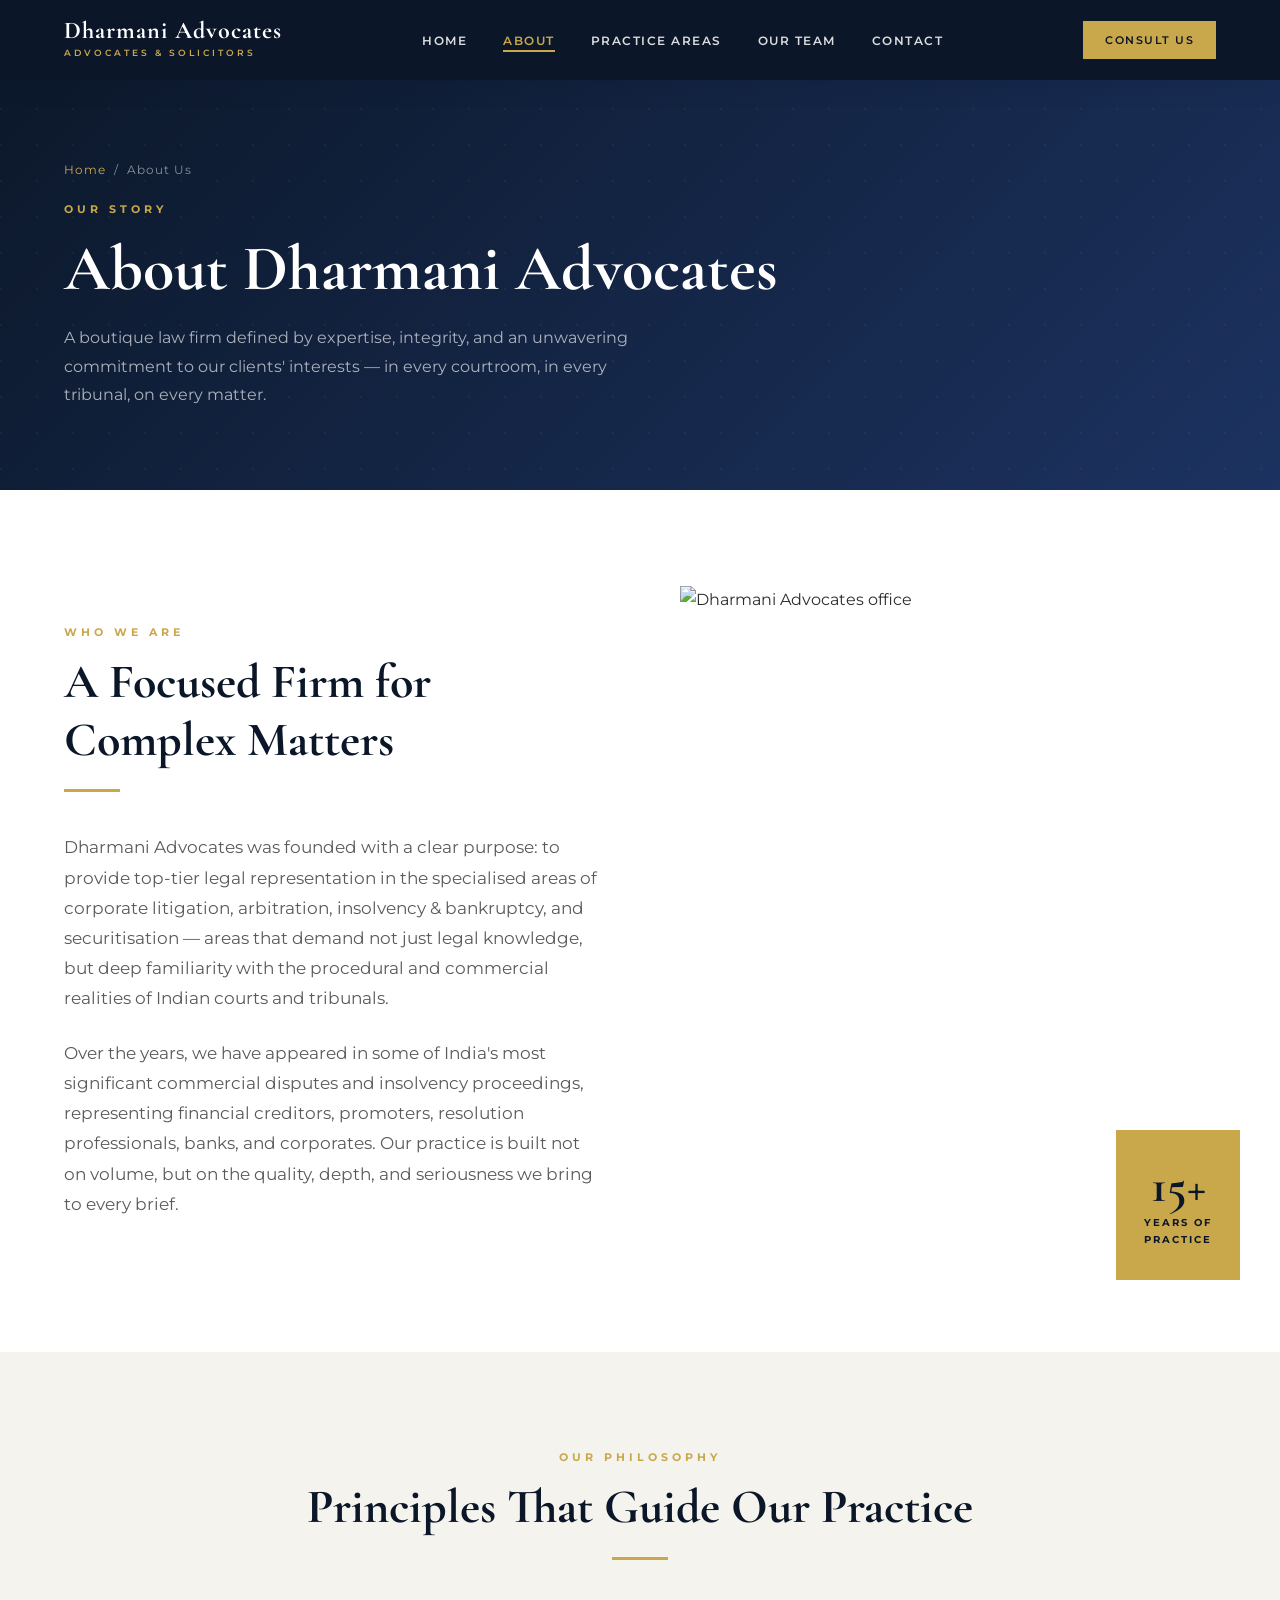
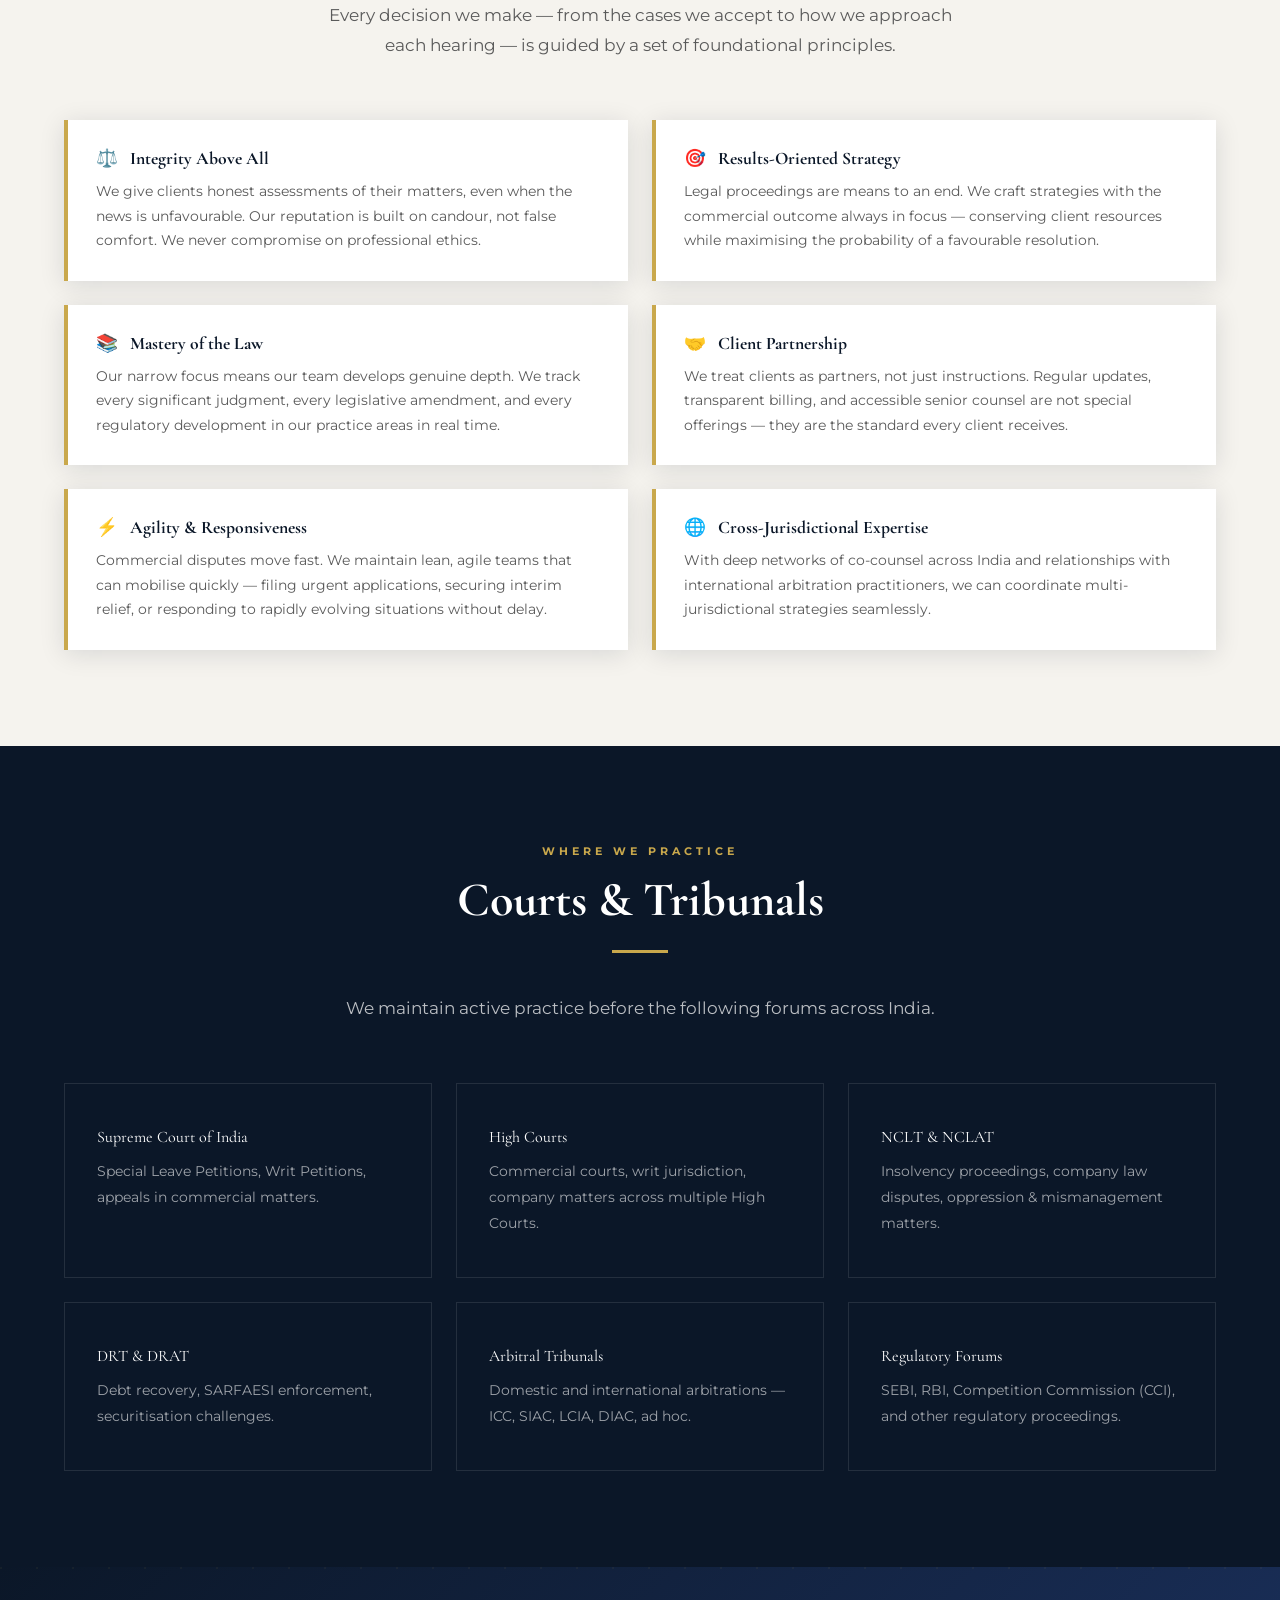
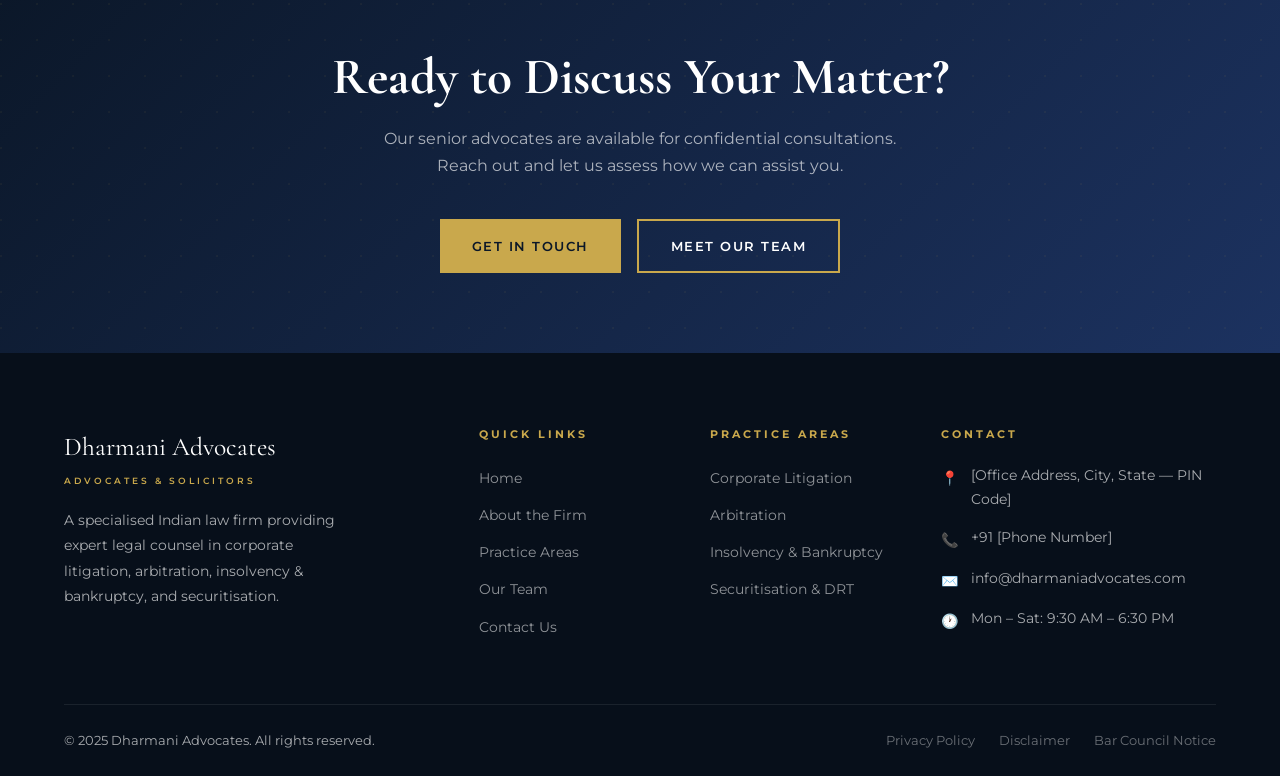
==== about.html @ e69f3cfd "Add complete Dharmani Advocates law firm website Five-page responsive website (Home, About, Practice" ====
<!DOCTYPE html>
<html lang="en">
<head>
  <meta charset="UTF-8" />
  <meta name="viewport" content="width=device-width, initial-scale=1.0" />
  <title>About Us — Dharmani Advocates</title>
  <meta name="description" content="Learn about Dharmani Advocates — our history, philosophy, values, and the principles that guide our legal practice." />
  <link rel="preconnect" href="https://fonts.googleapis.com" />
  <link rel="preconnect" href="https://fonts.gstatic.com" crossorigin />
  <link href="https://fonts.googleapis.com/css2?family=Cormorant+Garamond:ital,wght@0,400;0,600;0,700;1,400;1,600&family=Montserrat:wght@400;500;600;700&display=swap" rel="stylesheet" />
  <link rel="stylesheet" href="css/style.css" />
</head>
<body>

  <!-- ===== NAVIGATION ===== -->
  <nav class="nav nav--solid" id="navbar">
    <div class="nav__inner">
      <a href="index.html" class="nav__logo">
        <span class="nav__logo-name">Dharmani Advocates</span>
        <span class="nav__logo-tag">Advocates &amp; Solicitors</span>
      </a>
      <ul class="nav__links">
        <li><a href="index.html" class="nav__link">Home</a></li>
        <li><a href="about.html" class="nav__link active">About</a></li>
        <li><a href="practice-areas.html" class="nav__link">Practice Areas</a></li>
        <li><a href="team.html" class="nav__link">Our Team</a></li>
        <li><a href="contact.html" class="nav__link">Contact</a></li>
      </ul>
      <a href="contact.html" class="btn btn--gold nav__cta">Consult Us</a>
      <button class="nav__burger" id="burger" aria-label="Menu">
        <span></span><span></span><span></span>
      </button>
    </div>
  </nav>

  <div class="mobile-nav" id="mobileNav">
    <a href="index.html" class="mobile-nav__link">Home</a>
    <a href="about.html" class="mobile-nav__link">About</a>
    <a href="practice-areas.html" class="mobile-nav__link">Practice Areas</a>
    <a href="team.html" class="mobile-nav__link">Our Team</a>
    <a href="contact.html" class="mobile-nav__link">Contact</a>
    <a href="contact.html" class="btn btn--gold">Consult Us</a>
  </div>

  <!-- ===== PAGE HERO ===== -->
  <section class="page-hero">
    <div class="container">
      <div class="page-hero__content">
        <div class="page-hero__breadcrumb">
          <a href="index.html">Home</a>
          <span>/</span>
          <span>About Us</span>
        </div>
        <span class="section-label">Our Story</span>
        <h1 class="page-hero__title">About Dharmani Advocates</h1>
        <p style="color:rgba(255,255,255,0.65); max-width:580px; line-height:1.8;">
          A boutique law firm defined by expertise, integrity, and an unwavering commitment
          to our clients' interests — in every courtroom, in every tribunal, on every matter.
        </p>
      </div>
    </div>
  </section>

  <!-- ===== FIRM OVERVIEW ===== -->
  <section class="section">
    <div class="container">
      <div class="about-split">
        <div class="reveal">
          <span class="section-label">Who We Are</span>
          <h2 class="section-title">A Focused Firm for Complex Matters</h2>
          <div class="divider"></div>
          <p class="section-sub" style="margin-bottom:24px;">
            Dharmani Advocates was founded with a clear purpose: to provide top-tier legal
            representation in the specialised areas of corporate litigation, arbitration,
            insolvency &amp; bankruptcy, and securitisation — areas that demand not just legal
            knowledge, but deep familiarity with the procedural and commercial realities of
            Indian courts and tribunals.
          </p>
          <p class="section-sub">
            Over the years, we have appeared in some of India's most significant commercial
            disputes and insolvency proceedings, representing financial creditors, promoters,
            resolution professionals, banks, and corporates. Our practice is built not on
            volume, but on the quality, depth, and seriousness we bring to every brief.
          </p>
        </div>
        <div class="about-split__img-wrap reveal reveal-delay-2">
          <img
            src="https://images.unsplash.com/photo-1505664194779-8beaceb93744?w=800&q=80"
            alt="Dharmani Advocates office"
            class="about-split__img"
            style="aspect-ratio: 4/5;"
          />
          <div class="about-split__badge">
            <div class="about-split__badge-num">15+</div>
            <div class="about-split__badge-text">Years of<br>Practice</div>
          </div>
        </div>
      </div>
    </div>
  </section>

  <!-- ===== PHILOSOPHY ===== -->
  <section class="section section--alt">
    <div class="container">
      <div class="text-center reveal">
        <span class="section-label">Our Philosophy</span>
        <h2 class="section-title">Principles That Guide Our Practice</h2>
        <div class="divider divider--center"></div>
        <p class="section-sub" style="margin: 0 auto 60px;">
          Every decision we make — from the cases we accept to how we approach each hearing —
          is guided by a set of foundational principles.
        </p>
      </div>

      <div class="values-grid">
        <div class="value-card reveal reveal-delay-1">
          <h3 class="value-card__title">⚖️ &nbsp; Integrity Above All</h3>
          <p class="value-card__text">
            We give clients honest assessments of their matters, even when the news is
            unfavourable. Our reputation is built on candour, not false comfort.
            We never compromise on professional ethics.
          </p>
        </div>
        <div class="value-card reveal reveal-delay-2">
          <h3 class="value-card__title">🎯 &nbsp; Results-Oriented Strategy</h3>
          <p class="value-card__text">
            Legal proceedings are means to an end. We craft strategies with the commercial
            outcome always in focus — conserving client resources while maximising the
            probability of a favourable resolution.
          </p>
        </div>
        <div class="value-card reveal reveal-delay-3">
          <h3 class="value-card__title">📚 &nbsp; Mastery of the Law</h3>
          <p class="value-card__text">
            Our narrow focus means our team develops genuine depth. We track every
            significant judgment, every legislative amendment, and every regulatory
            development in our practice areas in real time.
          </p>
        </div>
        <div class="value-card reveal reveal-delay-4">
          <h3 class="value-card__title">🤝 &nbsp; Client Partnership</h3>
          <p class="value-card__text">
            We treat clients as partners, not just instructions. Regular updates,
            transparent billing, and accessible senior counsel are not special offerings —
            they are the standard every client receives.
          </p>
        </div>
        <div class="value-card reveal reveal-delay-1">
          <h3 class="value-card__title">⚡ &nbsp; Agility &amp; Responsiveness</h3>
          <p class="value-card__text">
            Commercial disputes move fast. We maintain lean, agile teams that can mobilise
            quickly — filing urgent applications, securing interim relief, or responding to
            rapidly evolving situations without delay.
          </p>
        </div>
        <div class="value-card reveal reveal-delay-2">
          <h3 class="value-card__title">🌐 &nbsp; Cross-Jurisdictional Expertise</h3>
          <p class="value-card__text">
            With deep networks of co-counsel across India and relationships with
            international arbitration practitioners, we can coordinate multi-jurisdictional
            strategies seamlessly.
          </p>
        </div>
      </div>
    </div>
  </section>

  <!-- ===== COURTS & TRIBUNALS ===== -->
  <section class="section section--dark">
    <div class="container">
      <div class="text-center reveal">
        <span class="section-label">Where We Practice</span>
        <h2 class="section-title section-title--white">Courts &amp; Tribunals</h2>
        <div class="divider divider--center"></div>
        <p class="section-sub section-sub--white" style="margin: 0 auto 60px;">
          We maintain active practice before the following forums across India.
        </p>
      </div>

      <div style="display:grid; grid-template-columns: repeat(3,1fr); gap:24px;">
        <div class="why-item reveal reveal-delay-1">
          <div class="why-item__title" style="font-size:1rem; margin-bottom:8px;">Supreme Court of India</div>
          <p class="why-item__text">Special Leave Petitions, Writ Petitions, appeals in commercial matters.</p>
        </div>
        <div class="why-item reveal reveal-delay-2">
          <div class="why-item__title" style="font-size:1rem; margin-bottom:8px;">High Courts</div>
          <p class="why-item__text">Commercial courts, writ jurisdiction, company matters across multiple High Courts.</p>
        </div>
        <div class="why-item reveal reveal-delay-3">
          <div class="why-item__title" style="font-size:1rem; margin-bottom:8px;">NCLT &amp; NCLAT</div>
          <p class="why-item__text">Insolvency proceedings, company law disputes, oppression &amp; mismanagement matters.</p>
        </div>
        <div class="why-item reveal reveal-delay-1">
          <div class="why-item__title" style="font-size:1rem; margin-bottom:8px;">DRT &amp; DRAT</div>
          <p class="why-item__text">Debt recovery, SARFAESI enforcement, securitisation challenges.</p>
        </div>
        <div class="why-item reveal reveal-delay-2">
          <div class="why-item__title" style="font-size:1rem; margin-bottom:8px;">Arbitral Tribunals</div>
          <p class="why-item__text">Domestic and international arbitrations — ICC, SIAC, LCIA, DIAC, ad hoc.</p>
        </div>
        <div class="why-item reveal reveal-delay-3">
          <div class="why-item__title" style="font-size:1rem; margin-bottom:8px;">Regulatory Forums</div>
          <p class="why-item__text">SEBI, RBI, Competition Commission (CCI), and other regulatory proceedings.</p>
        </div>
      </div>
    </div>
  </section>

  <!-- ===== CTA ===== -->
  <section class="cta-banner">
    <div class="container">
      <div class="cta-banner__content reveal">
        <h2 class="cta-banner__title">Ready to Discuss Your Matter?</h2>
        <p class="cta-banner__sub">
          Our senior advocates are available for confidential consultations.
          Reach out and let us assess how we can assist you.
        </p>
        <div class="cta-banner__actions">
          <a href="contact.html" class="btn btn--gold">Get in Touch</a>
          <a href="team.html" class="btn btn--outline">Meet Our Team</a>
        </div>
      </div>
    </div>
  </section>

  <!-- ===== FOOTER ===== -->
  <footer class="footer">
    <div class="container">
      <div class="footer__grid">
        <div>
          <div class="footer__brand-name">Dharmani Advocates</div>
          <div class="footer__brand-tag">Advocates &amp; Solicitors</div>
          <p class="footer__brand-text">
            A specialised Indian law firm providing expert legal counsel in corporate
            litigation, arbitration, insolvency &amp; bankruptcy, and securitisation.
          </p>
        </div>
        <div>
          <div class="footer__col-title">Quick Links</div>
          <ul class="footer__links">
            <li><a href="index.html" class="footer__link">Home</a></li>
            <li><a href="about.html" class="footer__link">About the Firm</a></li>
            <li><a href="practice-areas.html" class="footer__link">Practice Areas</a></li>
            <li><a href="team.html" class="footer__link">Our Team</a></li>
            <li><a href="contact.html" class="footer__link">Contact Us</a></li>
          </ul>
        </div>
        <div>
          <div class="footer__col-title">Practice Areas</div>
          <ul class="footer__links">
            <li><a href="practice-areas.html#corporate-litigation" class="footer__link">Corporate Litigation</a></li>
            <li><a href="practice-areas.html#arbitration" class="footer__link">Arbitration</a></li>
            <li><a href="practice-areas.html#insolvency" class="footer__link">Insolvency &amp; Bankruptcy</a></li>
            <li><a href="practice-areas.html#securitisation" class="footer__link">Securitisation &amp; DRT</a></li>
          </ul>
        </div>
        <div>
          <div class="footer__col-title">Contact</div>
          <div class="footer__contact-item">
            <span class="footer__contact-icon">📍</span>
            <span>[Office Address, City, State — PIN Code]</span>
          </div>
          <div class="footer__contact-item">
            <span class="footer__contact-icon">📞</span>
            <span>+91 [Phone Number]</span>
          </div>
          <div class="footer__contact-item">
            <span class="footer__contact-icon">✉️</span>
            <span>info@dharmaniadvocates.com</span>
          </div>
          <div class="footer__contact-item">
            <span class="footer__contact-icon">🕐</span>
            <span>Mon – Sat: 9:30 AM – 6:30 PM</span>
          </div>
        </div>
      </div>
      <div class="footer__bottom">
        <span>© 2025 Dharmani Advocates. All rights reserved.</span>
        <div class="footer__bottom-links">
          <a href="#" class="footer__bottom-link">Privacy Policy</a>
          <a href="#" class="footer__bottom-link">Disclaimer</a>
          <a href="#" class="footer__bottom-link">Bar Council Notice</a>
        </div>
      </div>
    </div>
  </footer>

  <script src="js/main.js"></script>
</body>
</html>
---- css/style.css ----
/* ============================================================
   DHARMANI ADVOCATES — Main Stylesheet
   ============================================================ */

/* ---------- CSS Variables ---------- */
:root {
  --navy:       #0b1728;
  --navy-mid:   #122040;
  --navy-light: #1c3260;
  --gold:       #c9a84c;
  --gold-light: #e2c06a;
  --gold-dark:  #a07830;
  --white:      #ffffff;
  --off-white:  #f5f3ee;
  --grey-light: #e8e4dc;
  --grey:       #9a9080;
  --text:       #2c2c2c;
  --text-light: #5a5a5a;

  --font-serif: 'Cormorant Garamond', 'Georgia', serif;
  --font-sans:  'Montserrat', 'Helvetica Neue', sans-serif;

  --max-width:  1200px;
  --nav-h:      80px;
  --transition: 0.3s ease;
  --shadow:     0 4px 24px rgba(11,23,40,0.12);
  --shadow-lg:  0 8px 48px rgba(11,23,40,0.18);
}

/* ---------- Reset & Base ---------- */
*, *::before, *::after { box-sizing: border-box; margin: 0; padding: 0; }

html { scroll-behavior: smooth; font-size: 16px; }

body {
  font-family: var(--font-sans);
  color: var(--text);
  background: var(--white);
  line-height: 1.7;
  -webkit-font-smoothing: antialiased;
}

img { max-width: 100%; display: block; }
a  { text-decoration: none; color: inherit; }
ul { list-style: none; }

h1, h2, h3, h4, h5 {
  font-family: var(--font-serif);
  line-height: 1.2;
  color: var(--navy);
}

/* ---------- Utility ---------- */
.container {
  max-width: var(--max-width);
  margin: 0 auto;
  padding: 0 24px;
}

.section { padding: 96px 0; }
.section--alt { background: var(--off-white); }
.section--dark { background: var(--navy); }

.section-label {
  font-family: var(--font-sans);
  font-size: 11px;
  font-weight: 700;
  letter-spacing: 4px;
  text-transform: uppercase;
  color: var(--gold);
  margin-bottom: 12px;
  display: block;
}

.section-title {
  font-size: clamp(2rem, 4vw, 3rem);
  margin-bottom: 20px;
}

.section-title--white { color: var(--white); }

.section-sub {
  font-size: 1.05rem;
  color: var(--text-light);
  max-width: 640px;
  line-height: 1.8;
}

.section-sub--white { color: rgba(255,255,255,0.72); }

.divider {
  width: 56px;
  height: 3px;
  background: var(--gold);
  margin: 20px 0 40px;
}

.divider--center { margin-left: auto; margin-right: auto; }

.text-center { text-align: center; }

.btn {
  display: inline-flex;
  align-items: center;
  gap: 8px;
  padding: 14px 32px;
  font-family: var(--font-sans);
  font-size: 13px;
  font-weight: 600;
  letter-spacing: 1.5px;
  text-transform: uppercase;
  border: none;
  cursor: pointer;
  transition: all var(--transition);
}

.btn--gold {
  background: var(--gold);
  color: var(--navy);
}
.btn--gold:hover { background: var(--gold-light); transform: translateY(-2px); box-shadow: var(--shadow); }

.btn--outline {
  background: transparent;
  color: var(--white);
  border: 2px solid var(--gold);
}
.btn--outline:hover { background: var(--gold); color: var(--navy); }

.btn--navy {
  background: var(--navy);
  color: var(--white);
}
.btn--navy:hover { background: var(--navy-light); transform: translateY(-2px); box-shadow: var(--shadow); }

/* ---------- Navigation ---------- */
.nav {
  position: fixed;
  top: 0; left: 0; right: 0;
  z-index: 1000;
  height: var(--nav-h);
  display: flex;
  align-items: center;
  transition: background var(--transition), box-shadow var(--transition);
}

.nav--transparent { background: transparent; }
.nav--solid { background: var(--navy); box-shadow: var(--shadow); }

.nav__inner {
  max-width: var(--max-width);
  margin: 0 auto;
  padding: 0 24px;
  width: 100%;
  display: flex;
  align-items: center;
  justify-content: space-between;
}

.nav__logo {
  display: flex;
  flex-direction: column;
  gap: 2px;
}

.nav__logo-name {
  font-family: var(--font-serif);
  font-size: 1.5rem;
  font-weight: 700;
  color: var(--white);
  letter-spacing: 1px;
  line-height: 1;
}

.nav__logo-tag {
  font-size: 9px;
  letter-spacing: 3px;
  text-transform: uppercase;
  color: var(--gold);
  font-weight: 600;
}

.nav__links {
  display: flex;
  align-items: center;
  gap: 36px;
}

.nav__link {
  font-size: 12px;
  font-weight: 600;
  letter-spacing: 1.5px;
  text-transform: uppercase;
  color: rgba(255,255,255,0.85);
  transition: color var(--transition);
  position: relative;
}

.nav__link::after {
  content: '';
  position: absolute;
  bottom: -4px; left: 0;
  width: 0; height: 2px;
  background: var(--gold);
  transition: width var(--transition);
}

.nav__link:hover,
.nav__link.active { color: var(--gold); }
.nav__link:hover::after,
.nav__link.active::after { width: 100%; }

.nav__cta {
  padding: 10px 22px;
  font-size: 11px;
  letter-spacing: 1.5px;
}

.nav__burger {
  display: none;
  flex-direction: column;
  gap: 5px;
  cursor: pointer;
  background: none;
  border: none;
  padding: 4px;
}

.nav__burger span {
  display: block;
  width: 26px; height: 2px;
  background: var(--white);
  transition: all var(--transition);
}

/* ---------- Mobile Nav ---------- */
.mobile-nav {
  display: none;
  position: fixed;
  top: var(--nav-h); left: 0; right: 0; bottom: 0;
  background: var(--navy);
  z-index: 999;
  flex-direction: column;
  align-items: center;
  justify-content: center;
  gap: 32px;
}

.mobile-nav.open { display: flex; }

.mobile-nav__link {
  font-family: var(--font-serif);
  font-size: 2rem;
  color: var(--white);
  transition: color var(--transition);
}
.mobile-nav__link:hover { color: var(--gold); }

/* ---------- Hero ---------- */
.hero {
  position: relative;
  min-height: 100vh;
  display: flex;
  align-items: center;
  overflow: hidden;
  background: var(--navy);
}

.hero__bg {
  position: absolute;
  inset: 0;
  background:
    linear-gradient(135deg, rgba(11,23,40,0.92) 0%, rgba(18,32,64,0.85) 100%),
    url('https://images.unsplash.com/photo-1589829545856-d10d557cf95f?w=1600&q=80') center/cover no-repeat;
}

.hero__pattern {
  position: absolute;
  inset: 0;
  background-image: radial-gradient(circle at 1px 1px, rgba(201,168,76,0.08) 1px, transparent 0);
  background-size: 40px 40px;
}

.hero__content {
  position: relative;
  z-index: 2;
  max-width: var(--max-width);
  margin: 0 auto;
  padding: 0 24px;
  padding-top: var(--nav-h);
}

.hero__eyebrow {
  display: inline-flex;
  align-items: center;
  gap: 12px;
  font-size: 11px;
  font-weight: 700;
  letter-spacing: 4px;
  text-transform: uppercase;
  color: var(--gold);
  margin-bottom: 24px;
}

.hero__eyebrow::before {
  content: '';
  display: block;
  width: 32px; height: 1px;
  background: var(--gold);
}

.hero__title {
  font-family: var(--font-serif);
  font-size: clamp(2.8rem, 6vw, 5.5rem);
  color: var(--white);
  line-height: 1.1;
  margin-bottom: 28px;
  max-width: 780px;
}

.hero__title em {
  font-style: italic;
  color: var(--gold);
}

.hero__sub {
  font-size: 1.1rem;
  color: rgba(255,255,255,0.72);
  max-width: 560px;
  line-height: 1.8;
  margin-bottom: 48px;
}

.hero__actions { display: flex; gap: 16px; flex-wrap: wrap; }

.hero__scroll {
  position: absolute;
  bottom: 40px; left: 50%;
  transform: translateX(-50%);
  display: flex;
  flex-direction: column;
  align-items: center;
  gap: 8px;
  color: rgba(255,255,255,0.4);
  font-size: 10px;
  letter-spacing: 3px;
  text-transform: uppercase;
  z-index: 2;
  animation: bounce 2s infinite;
}

.hero__scroll-arrow {
  width: 20px; height: 20px;
  border-right: 2px solid var(--gold);
  border-bottom: 2px solid var(--gold);
  transform: rotate(45deg);
}

@keyframes bounce {
  0%, 100% { transform: translateX(-50%) translateY(0); }
  50%       { transform: translateX(-50%) translateY(8px); }
}

/* ---------- Stats Bar ---------- */
.stats {
  background: var(--gold);
  padding: 32px 0;
}

.stats__grid {
  display: grid;
  grid-template-columns: repeat(4, 1fr);
  gap: 0;
  text-align: center;
}

.stats__item {
  padding: 8px 16px;
  border-right: 1px solid rgba(11,23,40,0.15);
}
.stats__item:last-child { border-right: none; }

.stats__num {
  font-family: var(--font-serif);
  font-size: 2.4rem;
  font-weight: 700;
  color: var(--navy);
  line-height: 1;
}

.stats__label {
  font-size: 11px;
  font-weight: 600;
  letter-spacing: 2px;
  text-transform: uppercase;
  color: var(--navy);
  opacity: 0.75;
  margin-top: 6px;
}

/* ---------- Practice Areas ---------- */
.practice-grid {
  display: grid;
  grid-template-columns: repeat(2, 1fr);
  gap: 28px;
  margin-top: 60px;
}

.practice-card {
  background: var(--white);
  border: 1px solid var(--grey-light);
  padding: 48px 40px;
  position: relative;
  overflow: hidden;
  transition: all var(--transition);
  cursor: pointer;
}

.practice-card::before {
  content: '';
  position: absolute;
  left: 0; top: 0; bottom: 0;
  width: 4px;
  background: var(--gold);
  transform: scaleY(0);
  transform-origin: bottom;
  transition: transform var(--transition);
}

.practice-card:hover {
  transform: translateY(-4px);
  box-shadow: var(--shadow-lg);
  border-color: transparent;
}

.practice-card:hover::before { transform: scaleY(1); }

.practice-card__icon {
  width: 56px; height: 56px;
  background: linear-gradient(135deg, var(--navy), var(--navy-light));
  display: flex; align-items: center; justify-content: center;
  margin-bottom: 28px;
  font-size: 1.6rem;
}

.practice-card__num {
  position: absolute;
  top: 28px; right: 32px;
  font-family: var(--font-serif);
  font-size: 4rem;
  font-weight: 700;
  color: rgba(201,168,76,0.08);
  line-height: 1;
}

.practice-card__title {
  font-size: 1.45rem;
  margin-bottom: 16px;
  color: var(--navy);
}

.practice-card__text {
  font-size: 0.95rem;
  color: var(--text-light);
  line-height: 1.8;
  margin-bottom: 24px;
}

.practice-card__link {
  font-size: 12px;
  font-weight: 700;
  letter-spacing: 2px;
  text-transform: uppercase;
  color: var(--gold-dark);
  display: inline-flex;
  align-items: center;
  gap: 8px;
  transition: gap var(--transition);
}

.practice-card:hover .practice-card__link { gap: 14px; }

/* ---------- Why Us ---------- */
.why-grid {
  display: grid;
  grid-template-columns: repeat(3, 1fr);
  gap: 32px;
  margin-top: 60px;
}

.why-item {
  padding: 40px 32px;
  border: 1px solid rgba(255,255,255,0.1);
  transition: border-color var(--transition);
}

.why-item:hover { border-color: var(--gold); }

.why-item__icon {
  font-size: 2rem;
  margin-bottom: 20px;
}

.why-item__title {
  font-family: var(--font-serif);
  font-size: 1.3rem;
  color: var(--white);
  margin-bottom: 12px;
}

.why-item__text {
  font-size: 0.9rem;
  color: rgba(255,255,255,0.6);
  line-height: 1.8;
}

/* ---------- About Snippet ---------- */
.about-split {
  display: grid;
  grid-template-columns: 1fr 1fr;
  gap: 80px;
  align-items: center;
}

.about-split__img-wrap {
  position: relative;
}

.about-split__img {
  width: 100%;
  aspect-ratio: 4/5;
  object-fit: cover;
}

.about-split__badge {
  position: absolute;
  bottom: -24px; right: -24px;
  background: var(--gold);
  padding: 32px 28px;
  text-align: center;
}

.about-split__badge-num {
  font-family: var(--font-serif);
  font-size: 3rem;
  font-weight: 700;
  color: var(--navy);
  line-height: 1;
}

.about-split__badge-text {
  font-size: 10px;
  font-weight: 700;
  letter-spacing: 2px;
  text-transform: uppercase;
  color: var(--navy);
  margin-top: 4px;
}

.about-split__list {
  margin: 28px 0 36px;
  display: flex;
  flex-direction: column;
  gap: 12px;
}

.about-split__list li {
  display: flex;
  align-items: flex-start;
  gap: 12px;
  font-size: 0.95rem;
  color: var(--text-light);
}

.about-split__list li::before {
  content: '▸';
  color: var(--gold);
  flex-shrink: 0;
  margin-top: 2px;
}

/* ---------- Team ---------- */
.team-grid {
  display: grid;
  grid-template-columns: repeat(3, 1fr);
  gap: 32px;
  margin-top: 60px;
}

.team-card {
  text-align: center;
  background: var(--white);
  border: 1px solid var(--grey-light);
  overflow: hidden;
  transition: all var(--transition);
}

.team-card:hover { transform: translateY(-6px); box-shadow: var(--shadow-lg); }

.team-card__photo {
  width: 100%;
  aspect-ratio: 3/4;
  object-fit: cover;
  background: var(--navy-light);
  display: flex;
  align-items: center;
  justify-content: center;
  font-size: 5rem;
  color: rgba(201,168,76,0.3);
}

.team-card__photo--placeholder {
  background: linear-gradient(135deg, var(--navy), var(--navy-light));
  aspect-ratio: 3/4;
  display: flex;
  align-items: center;
  justify-content: center;
}

.team-card__body { padding: 28px 24px; }

.team-card__name {
  font-size: 1.2rem;
  color: var(--navy);
  margin-bottom: 6px;
}

.team-card__role {
  font-size: 11px;
  font-weight: 600;
  letter-spacing: 2px;
  text-transform: uppercase;
  color: var(--gold-dark);
  margin-bottom: 14px;
}

.team-card__bio {
  font-size: 0.88rem;
  color: var(--text-light);
  line-height: 1.7;
}

/* ---------- Testimonials ---------- */
.testimonials { background: var(--off-white); }

.testimonial-grid {
  display: grid;
  grid-template-columns: repeat(3, 1fr);
  gap: 28px;
  margin-top: 60px;
}

.testimonial-card {
  background: var(--white);
  padding: 40px 32px;
  border-bottom: 4px solid transparent;
  box-shadow: var(--shadow);
  transition: border-color var(--transition);
}

.testimonial-card:hover { border-bottom-color: var(--gold); }

.testimonial-card__quote {
  font-size: 2.5rem;
  color: var(--gold);
  font-family: var(--font-serif);
  line-height: 0.5;
  margin-bottom: 20px;
}

.testimonial-card__text {
  font-size: 0.95rem;
  color: var(--text-light);
  line-height: 1.8;
  margin-bottom: 24px;
  font-style: italic;
}

.testimonial-card__author {
  font-size: 0.9rem;
  font-weight: 700;
  color: var(--navy);
}

.testimonial-card__company {
  font-size: 11px;
  letter-spacing: 1px;
  color: var(--grey);
}

/* ---------- CTA Banner ---------- */
.cta-banner {
  background: linear-gradient(135deg, var(--navy) 0%, var(--navy-light) 100%);
  padding: 80px 0;
  text-align: center;
  position: relative;
  overflow: hidden;
}

.cta-banner::before {
  content: '';
  position: absolute;
  inset: 0;
  background-image: radial-gradient(circle at 1px 1px, rgba(201,168,76,0.06) 1px, transparent 0);
  background-size: 36px 36px;
}

.cta-banner__content { position: relative; z-index: 1; }

.cta-banner__title {
  font-family: var(--font-serif);
  font-size: clamp(2rem, 4vw, 3.2rem);
  color: var(--white);
  margin-bottom: 16px;
}

.cta-banner__sub {
  color: rgba(255,255,255,0.65);
  margin-bottom: 40px;
  max-width: 520px;
  margin-left: auto;
  margin-right: auto;
}

.cta-banner__actions {
  display: flex;
  justify-content: center;
  gap: 16px;
  flex-wrap: wrap;
}

/* ---------- Footer ---------- */
.footer {
  background: #070f1a;
  color: rgba(255,255,255,0.65);
  padding: 72px 0 0;
}

.footer__grid {
  display: grid;
  grid-template-columns: 2fr 1fr 1fr 1.5fr;
  gap: 48px;
  padding-bottom: 56px;
}

.footer__brand-name {
  font-family: var(--font-serif);
  font-size: 1.6rem;
  color: var(--white);
  margin-bottom: 4px;
}

.footer__brand-tag {
  font-size: 9px;
  letter-spacing: 3px;
  text-transform: uppercase;
  color: var(--gold);
  font-weight: 600;
  margin-bottom: 20px;
}

.footer__brand-text {
  font-size: 0.88rem;
  line-height: 1.8;
  max-width: 280px;
}

.footer__col-title {
  font-family: var(--font-sans);
  font-size: 11px;
  font-weight: 700;
  letter-spacing: 3px;
  text-transform: uppercase;
  color: var(--gold);
  margin-bottom: 20px;
}

.footer__links {
  display: flex;
  flex-direction: column;
  gap: 10px;
}

.footer__link {
  font-size: 0.88rem;
  color: rgba(255,255,255,0.55);
  transition: color var(--transition);
}

.footer__link:hover { color: var(--gold); }

.footer__contact-item {
  display: flex;
  gap: 12px;
  font-size: 0.88rem;
  margin-bottom: 14px;
  align-items: flex-start;
}

.footer__contact-icon { color: var(--gold); flex-shrink: 0; margin-top: 3px; }

.footer__bottom {
  border-top: 1px solid rgba(255,255,255,0.08);
  padding: 24px 0;
  display: flex;
  justify-content: space-between;
  align-items: center;
  font-size: 0.82rem;
  flex-wrap: wrap;
  gap: 12px;
}

.footer__bottom-links {
  display: flex;
  gap: 24px;
}

.footer__bottom-link {
  color: rgba(255,255,255,0.4);
  transition: color var(--transition);
}

.footer__bottom-link:hover { color: var(--gold); }

/* ---------- Page Hero (inner pages) ---------- */
.page-hero {
  background: linear-gradient(135deg, var(--navy) 0%, var(--navy-light) 100%);
  padding: 160px 0 80px;
  position: relative;
  overflow: hidden;
}

.page-hero::before {
  content: '';
  position: absolute;
  inset: 0;
  background-image: radial-gradient(circle at 1px 1px, rgba(201,168,76,0.07) 1px, transparent 0);
  background-size: 36px 36px;
}

.page-hero__content { position: relative; z-index: 1; }

.page-hero__title {
  font-family: var(--font-serif);
  font-size: clamp(2.4rem, 5vw, 4rem);
  color: var(--white);
  margin-bottom: 16px;
}

.page-hero__breadcrumb {
  display: flex;
  align-items: center;
  gap: 8px;
  font-size: 12px;
  color: rgba(255,255,255,0.5);
  letter-spacing: 1px;
  margin-bottom: 20px;
}

.page-hero__breadcrumb a { color: var(--gold); }

/* ---------- About Page ---------- */
.values-grid {
  display: grid;
  grid-template-columns: repeat(2, 1fr);
  gap: 24px;
  margin-top: 40px;
}

.value-card {
  background: var(--white);
  border-left: 4px solid var(--gold);
  padding: 28px 28px 28px 28px;
  box-shadow: var(--shadow);
}

.value-card__title {
  font-size: 1.1rem;
  margin-bottom: 10px;
  color: var(--navy);
}

.value-card__text {
  font-size: 0.9rem;
  color: var(--text-light);
  line-height: 1.7;
}

/* ---------- Practice Detail ---------- */
.practice-detail {
  display: grid;
  grid-template-columns: 1fr 380px;
  gap: 64px;
  align-items: start;
}

.practice-detail__sidebar {
  position: sticky;
  top: calc(var(--nav-h) + 24px);
}

.sidebar-card {
  background: var(--off-white);
  border: 1px solid var(--grey-light);
  padding: 36px 32px;
  margin-bottom: 24px;
}

.sidebar-card__title {
  font-size: 1rem;
  font-weight: 700;
  letter-spacing: 1px;
  text-transform: uppercase;
  font-family: var(--font-sans);
  margin-bottom: 20px;
  color: var(--navy);
}

.sidebar-nav__link {
  display: flex;
  align-items: center;
  gap: 10px;
  padding: 12px 0;
  font-size: 0.92rem;
  color: var(--text-light);
  border-bottom: 1px solid var(--grey-light);
  transition: color var(--transition);
}

.sidebar-nav__link:last-child { border-bottom: none; }
.sidebar-nav__link:hover, .sidebar-nav__link.active { color: var(--gold-dark); font-weight: 600; }
.sidebar-nav__link::before { content: '→'; color: var(--gold); }

.practice-section {
  padding: 72px 0;
  border-bottom: 1px solid var(--grey-light);
}

.practice-section:last-child { border-bottom: none; }

.practice-section__title {
  font-size: 2rem;
  margin-bottom: 20px;
  color: var(--navy);
}

.practice-section__text {
  font-size: 0.97rem;
  color: var(--text-light);
  line-height: 1.9;
  margin-bottom: 24px;
}

.bullet-list {
  display: flex;
  flex-direction: column;
  gap: 10px;
  margin: 20px 0;
}

.bullet-list li {
  display: flex;
  align-items: flex-start;
  gap: 12px;
  font-size: 0.95rem;
  color: var(--text-light);
}

.bullet-list li::before {
  content: '▸';
  color: var(--gold);
  flex-shrink: 0;
  margin-top: 2px;
}

/* ---------- Contact Page ---------- */
.contact-split {
  display: grid;
  grid-template-columns: 1fr 1fr;
  gap: 80px;
  align-items: start;
}

.contact-info__item {
  display: flex;
  gap: 20px;
  align-items: flex-start;
  padding: 24px 0;
  border-bottom: 1px solid var(--grey-light);
}

.contact-info__icon {
  width: 48px; height: 48px;
  background: linear-gradient(135deg, var(--navy), var(--navy-light));
  display: flex; align-items: center; justify-content: center;
  flex-shrink: 0;
  font-size: 1.2rem;
  color: var(--gold);
}

.contact-info__label {
  font-size: 11px;
  font-weight: 700;
  letter-spacing: 2px;
  text-transform: uppercase;
  color: var(--gold-dark);
  margin-bottom: 6px;
}

.contact-info__value {
  font-size: 0.97rem;
  color: var(--text);
  line-height: 1.6;
}

.form { display: flex; flex-direction: column; gap: 20px; }

.form-row { display: grid; grid-template-columns: 1fr 1fr; gap: 20px; }

.form-group { display: flex; flex-direction: column; gap: 8px; }

.form-label {
  font-size: 11px;
  font-weight: 700;
  letter-spacing: 2px;
  text-transform: uppercase;
  color: var(--navy);
}

.form-control {
  padding: 14px 18px;
  border: 2px solid var(--grey-light);
  font-family: var(--font-sans);
  font-size: 0.92rem;
  color: var(--text);
  background: var(--white);
  transition: border-color var(--transition);
  outline: none;
  width: 100%;
}

.form-control:focus { border-color: var(--gold); }

textarea.form-control { resize: vertical; min-height: 140px; }

.form-select { appearance: none; cursor: pointer; }

.map-wrap {
  margin-top: 80px;
  height: 400px;
  background: var(--navy-light);
  display: flex;
  align-items: center;
  justify-content: center;
  color: rgba(255,255,255,0.4);
  font-size: 0.9rem;
  letter-spacing: 1px;
}

/* ---------- Scroll Animations ---------- */
.reveal {
  opacity: 0;
  transform: translateY(30px);
  transition: opacity 0.7s ease, transform 0.7s ease;
}

.reveal.visible {
  opacity: 1;
  transform: none;
}

.reveal-delay-1 { transition-delay: 0.1s; }
.reveal-delay-2 { transition-delay: 0.2s; }
.reveal-delay-3 { transition-delay: 0.3s; }
.reveal-delay-4 { transition-delay: 0.4s; }

/* ---------- Responsive ---------- */
@media (max-width: 1024px) {
  .footer__grid { grid-template-columns: 1fr 1fr; }
  .practice-detail { grid-template-columns: 1fr; }
  .practice-detail__sidebar { position: static; }
}

@media (max-width: 860px) {
  .nav__links, .nav__cta { display: none; }
  .nav__burger { display: flex; }

  .hero__title { font-size: 2.8rem; }

  .stats__grid { grid-template-columns: repeat(2, 1fr); gap: 16px; }
  .stats__item { border-right: none; border-bottom: 1px solid rgba(11,23,40,0.15); }
  .stats__item:nth-child(odd) { border-right: 1px solid rgba(11,23,40,0.15); }
  .stats__item:nth-child(3),
  .stats__item:nth-child(4) { border-bottom: none; }

  .practice-grid { grid-template-columns: 1fr; }
  .why-grid { grid-template-columns: 1fr; }
  .about-split { grid-template-columns: 1fr; gap: 48px; }
  .about-split__badge { bottom: 16px; right: 16px; }
  .team-grid { grid-template-columns: repeat(2, 1fr); }
  .testimonial-grid { grid-template-columns: 1fr; }
  .contact-split { grid-template-columns: 1fr; gap: 48px; }
  .form-row { grid-template-columns: 1fr; }
  .values-grid { grid-template-columns: 1fr; }
  .footer__grid { grid-template-columns: 1fr; gap: 32px; }
}

@media (max-width: 540px) {
  .section { padding: 64px 0; }
  .team-grid { grid-template-columns: 1fr; }
  .hero__actions { flex-direction: column; }
  .hero__actions .btn { width: 100%; justify-content: center; }
}
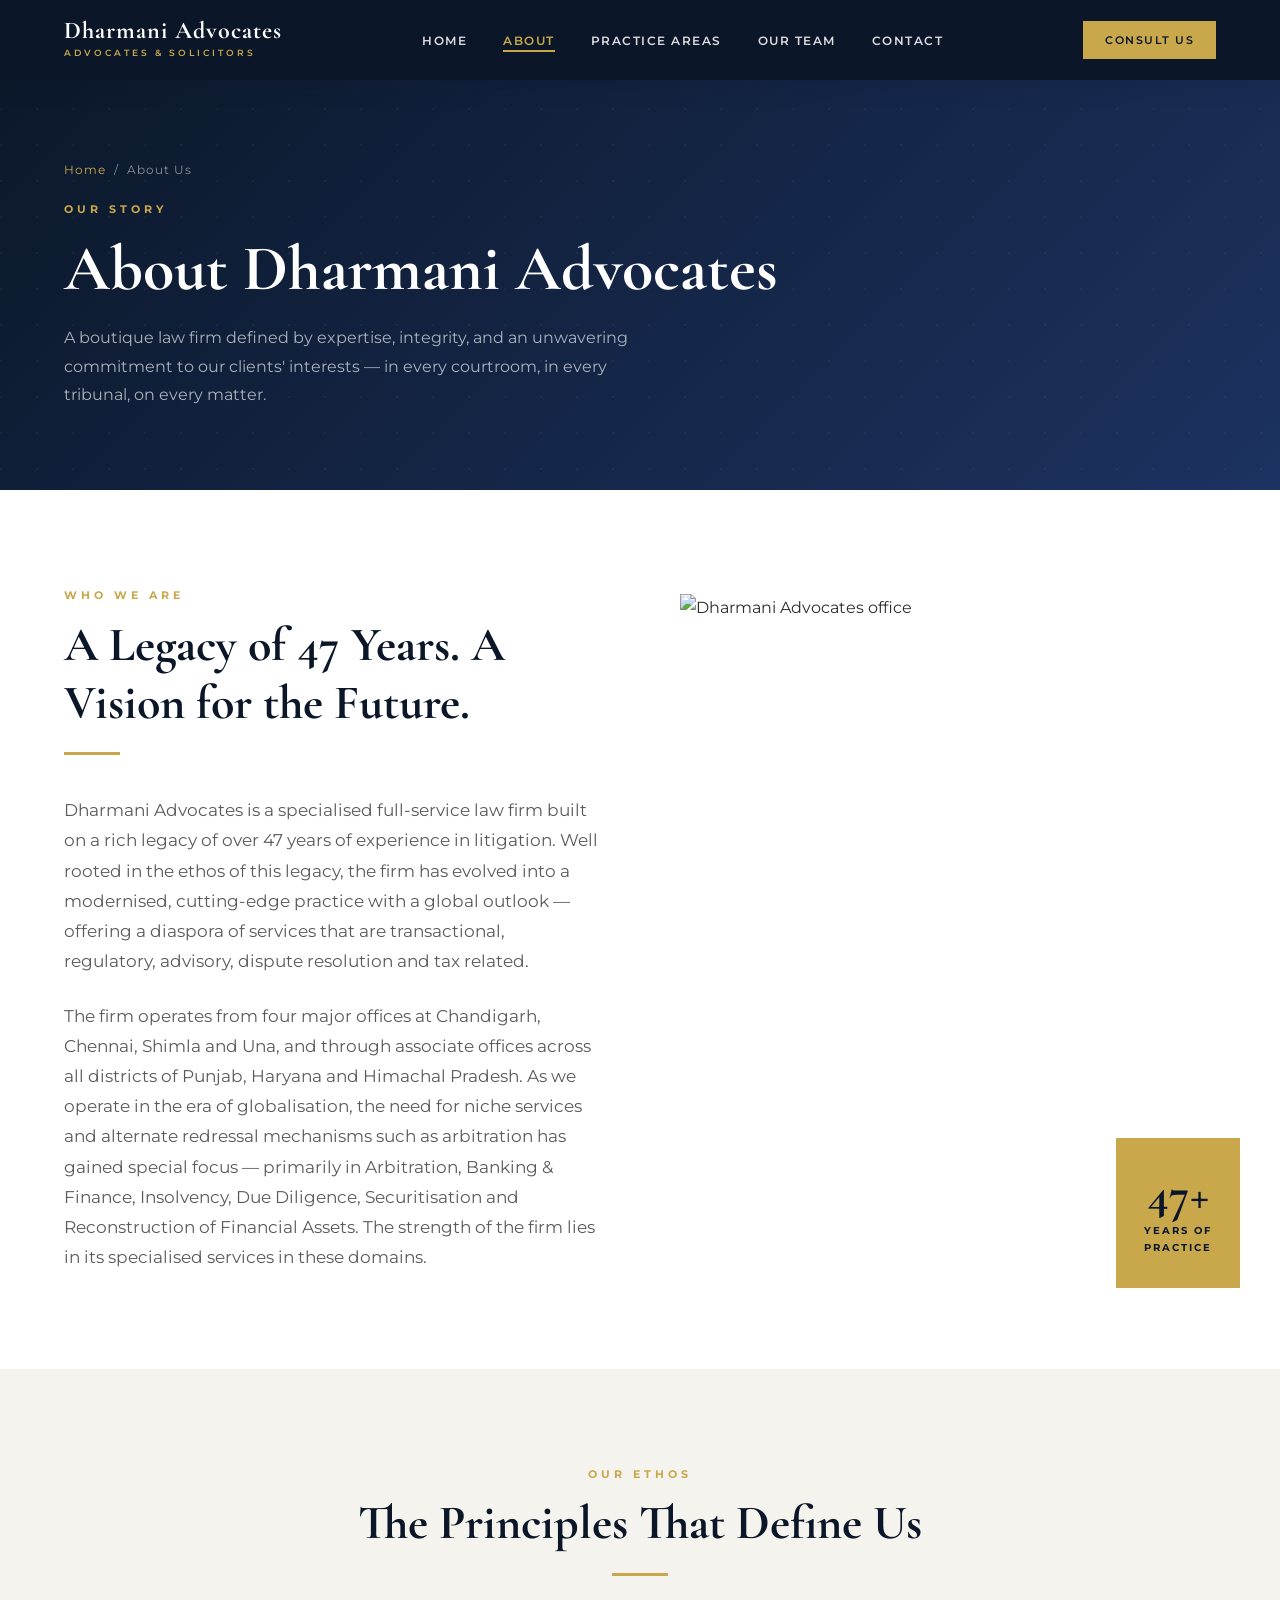
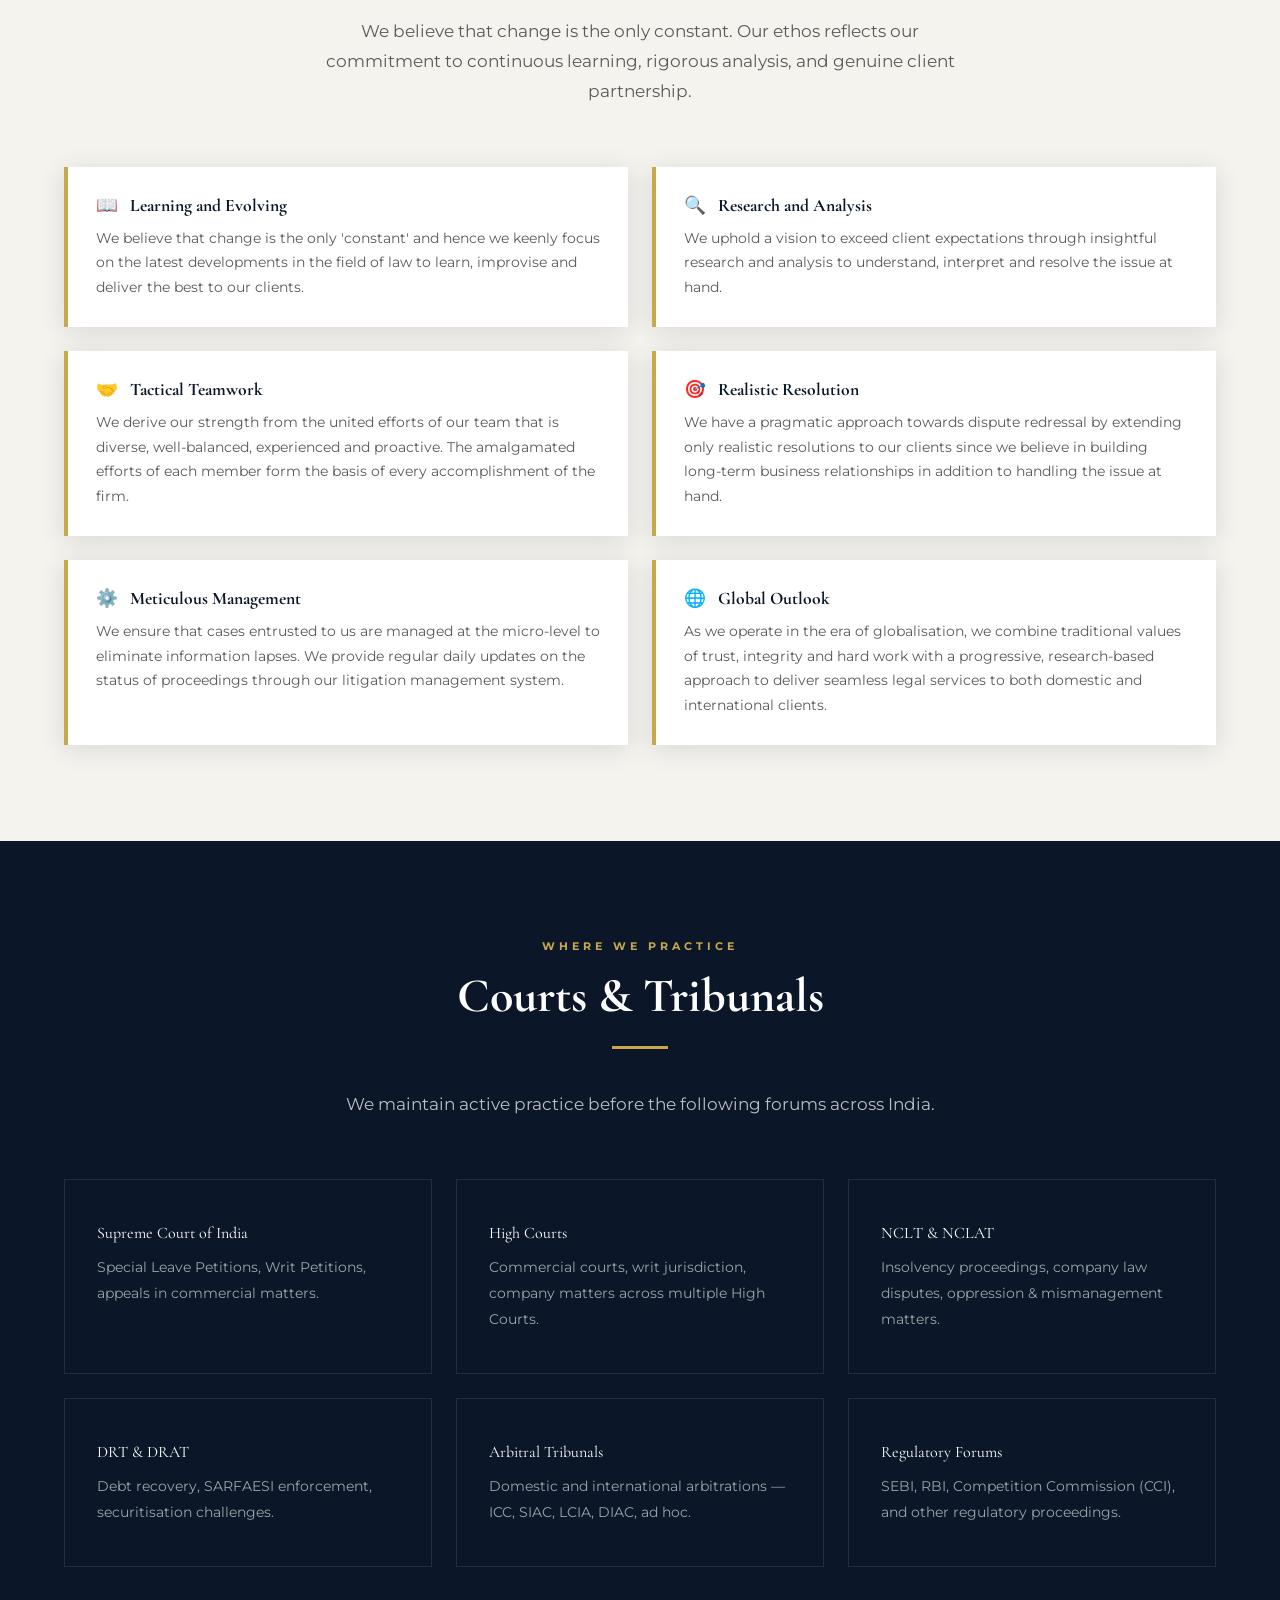
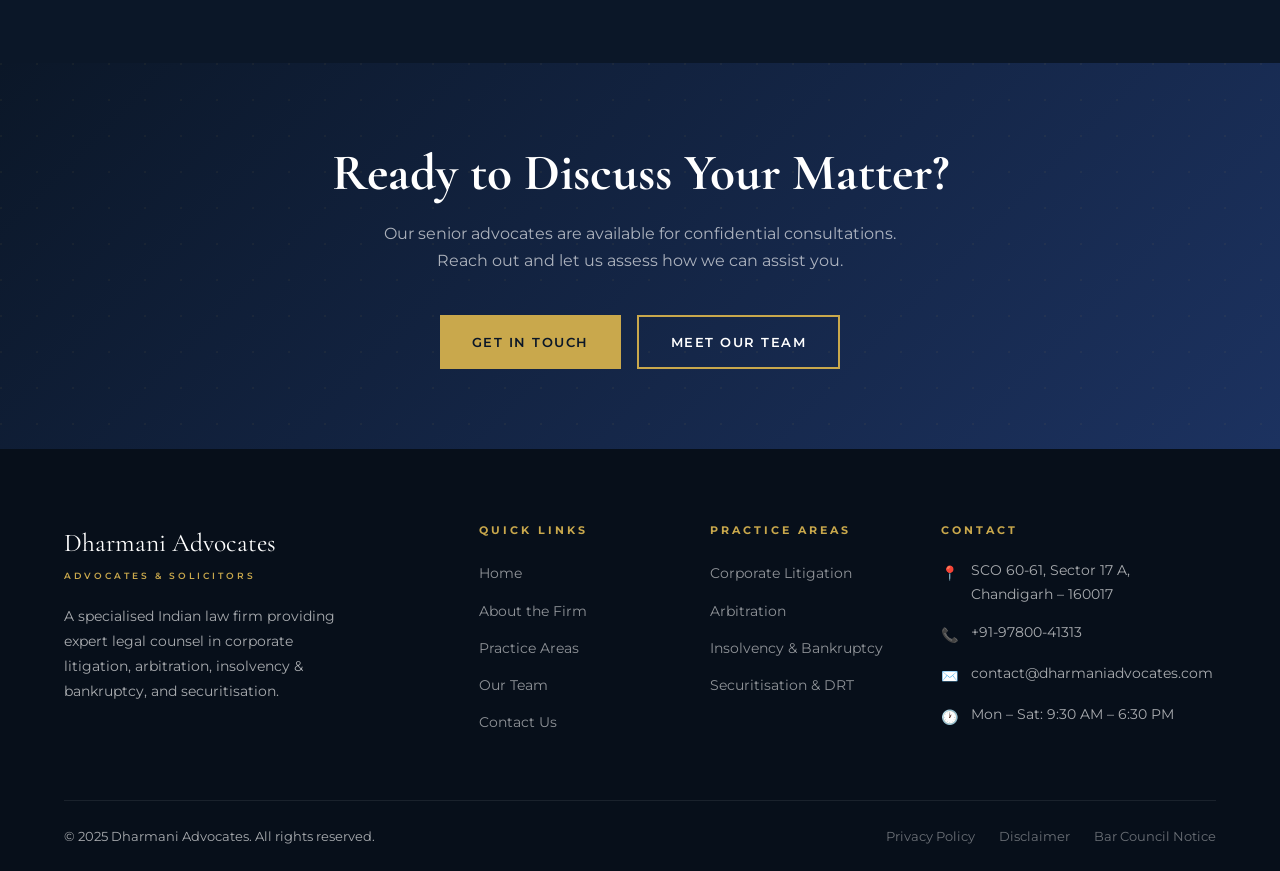
==== commit 76911673: "Update all pages with real content from dharmaniadvocates.com - Firm: 47+ years of practice, 4 offic" ====
--- a/about.html
+++ b/about.html
@@ -67,20 +67,23 @@
       <div class="about-split">
         <div class="reveal">
           <span class="section-label">Who We Are</span>
-          <h2 class="section-title">A Focused Firm for Complex Matters</h2>
+          <h2 class="section-title">A Legacy of 47 Years. A Vision for the Future.</h2>
           <div class="divider"></div>
           <p class="section-sub" style="margin-bottom:24px;">
-            Dharmani Advocates was founded with a clear purpose: to provide top-tier legal
-            representation in the specialised areas of corporate litigation, arbitration,
-            insolvency &amp; bankruptcy, and securitisation — areas that demand not just legal
-            knowledge, but deep familiarity with the procedural and commercial realities of
-            Indian courts and tribunals.
+            Dharmani Advocates is a specialised full-service law firm built on a rich legacy of over
+            47 years of experience in litigation. Well rooted in the ethos of this legacy, the firm
+            has evolved into a modernised, cutting-edge practice with a global outlook — offering a
+            diaspora of services that are transactional, regulatory, advisory, dispute resolution and
+            tax related.
           </p>
           <p class="section-sub">
-            Over the years, we have appeared in some of India's most significant commercial
-            disputes and insolvency proceedings, representing financial creditors, promoters,
-            resolution professionals, banks, and corporates. Our practice is built not on
-            volume, but on the quality, depth, and seriousness we bring to every brief.
+            The firm operates from four major offices at Chandigarh, Chennai, Shimla and Una, and
+            through associate offices across all districts of Punjab, Haryana and Himachal Pradesh.
+            As we operate in the era of globalisation, the need for niche services and alternate
+            redressal mechanisms such as arbitration has gained special focus — primarily in
+            Arbitration, Banking &amp; Finance, Insolvency, Due Diligence, Securitisation and
+            Reconstruction of Financial Assets. The strength of the firm lies in its specialised
+            services in these domains.
           </p>
         </div>
         <div class="about-split__img-wrap reveal reveal-delay-2">
@@ -91,7 +94,7 @@
             style="aspect-ratio: 4/5;"
           />
           <div class="about-split__badge">
-            <div class="about-split__badge-num">15+</div>
+            <div class="about-split__badge-num">47+</div>
             <div class="about-split__badge-text">Years of<br>Practice</div>
           </div>
         </div>
@@ -103,62 +106,61 @@
   <section class="section section--alt">
     <div class="container">
       <div class="text-center reveal">
-        <span class="section-label">Our Philosophy</span>
-        <h2 class="section-title">Principles That Guide Our Practice</h2>
+        <span class="section-label">Our Ethos</span>
+        <h2 class="section-title">The Principles That Define Us</h2>
         <div class="divider divider--center"></div>
         <p class="section-sub" style="margin: 0 auto 60px;">
-          Every decision we make — from the cases we accept to how we approach each hearing —
-          is guided by a set of foundational principles.
+          We believe that change is the only constant. Our ethos reflects our commitment
+          to continuous learning, rigorous analysis, and genuine client partnership.
         </p>
       </div>
 
       <div class="values-grid">
         <div class="value-card reveal reveal-delay-1">
-          <h3 class="value-card__title">⚖️ &nbsp; Integrity Above All</h3>
-          <p class="value-card__text">
-            We give clients honest assessments of their matters, even when the news is
-            unfavourable. Our reputation is built on candour, not false comfort.
-            We never compromise on professional ethics.
+          <h3 class="value-card__title">📖 &nbsp; Learning and Evolving</h3>
+          <p class="value-card__text">
+            We believe that change is the only 'constant' and hence we keenly focus on the
+            latest developments in the field of law to learn, improvise and deliver the best
+            to our clients.
           </p>
         </div>
         <div class="value-card reveal reveal-delay-2">
-          <h3 class="value-card__title">🎯 &nbsp; Results-Oriented Strategy</h3>
-          <p class="value-card__text">
-            Legal proceedings are means to an end. We craft strategies with the commercial
-            outcome always in focus — conserving client resources while maximising the
-            probability of a favourable resolution.
+          <h3 class="value-card__title">🔍 &nbsp; Research and Analysis</h3>
+          <p class="value-card__text">
+            We uphold a vision to exceed client expectations through insightful research and
+            analysis to understand, interpret and resolve the issue at hand.
           </p>
         </div>
         <div class="value-card reveal reveal-delay-3">
-          <h3 class="value-card__title">📚 &nbsp; Mastery of the Law</h3>
-          <p class="value-card__text">
-            Our narrow focus means our team develops genuine depth. We track every
-            significant judgment, every legislative amendment, and every regulatory
-            development in our practice areas in real time.
+          <h3 class="value-card__title">🤝 &nbsp; Tactical Teamwork</h3>
+          <p class="value-card__text">
+            We derive our strength from the united efforts of our team that is diverse,
+            well-balanced, experienced and proactive. The amalgamated efforts of each member
+            form the basis of every accomplishment of the firm.
           </p>
         </div>
         <div class="value-card reveal reveal-delay-4">
-          <h3 class="value-card__title">🤝 &nbsp; Client Partnership</h3>
-          <p class="value-card__text">
-            We treat clients as partners, not just instructions. Regular updates,
-            transparent billing, and accessible senior counsel are not special offerings —
-            they are the standard every client receives.
+          <h3 class="value-card__title">🎯 &nbsp; Realistic Resolution</h3>
+          <p class="value-card__text">
+            We have a pragmatic approach towards dispute redressal by extending only realistic
+            resolutions to our clients since we believe in building long-term business
+            relationships in addition to handling the issue at hand.
           </p>
         </div>
         <div class="value-card reveal reveal-delay-1">
-          <h3 class="value-card__title">⚡ &nbsp; Agility &amp; Responsiveness</h3>
-          <p class="value-card__text">
-            Commercial disputes move fast. We maintain lean, agile teams that can mobilise
-            quickly — filing urgent applications, securing interim relief, or responding to
-            rapidly evolving situations without delay.
+          <h3 class="value-card__title">⚙️ &nbsp; Meticulous Management</h3>
+          <p class="value-card__text">
+            We ensure that cases entrusted to us are managed at the micro-level to eliminate
+            information lapses. We provide regular daily updates on the status of proceedings
+            through our litigation management system.
           </p>
         </div>
         <div class="value-card reveal reveal-delay-2">
-          <h3 class="value-card__title">🌐 &nbsp; Cross-Jurisdictional Expertise</h3>
-          <p class="value-card__text">
-            With deep networks of co-counsel across India and relationships with
-            international arbitration practitioners, we can coordinate multi-jurisdictional
-            strategies seamlessly.
+          <h3 class="value-card__title">🌐 &nbsp; Global Outlook</h3>
+          <p class="value-card__text">
+            As we operate in the era of globalisation, we combine traditional values of
+            trust, integrity and hard work with a progressive, research-based approach to
+            deliver seamless legal services to both domestic and international clients.
           </p>
         </div>
       </div>
@@ -258,15 +260,15 @@
           <div class="footer__col-title">Contact</div>
           <div class="footer__contact-item">
             <span class="footer__contact-icon">📍</span>
-            <span>[Office Address, City, State — PIN Code]</span>
+            <span>SCO 60-61, Sector 17 A,<br>Chandigarh – 160017</span>
           </div>
           <div class="footer__contact-item">
             <span class="footer__contact-icon">📞</span>
-            <span>+91 [Phone Number]</span>
+            <span>+91-97800-41313</span>
           </div>
           <div class="footer__contact-item">
             <span class="footer__contact-icon">✉️</span>
-            <span>info@dharmaniadvocates.com</span>
+            <span>contact@dharmaniadvocates.com</span>
           </div>
           <div class="footer__contact-item">
             <span class="footer__contact-icon">🕐</span>
